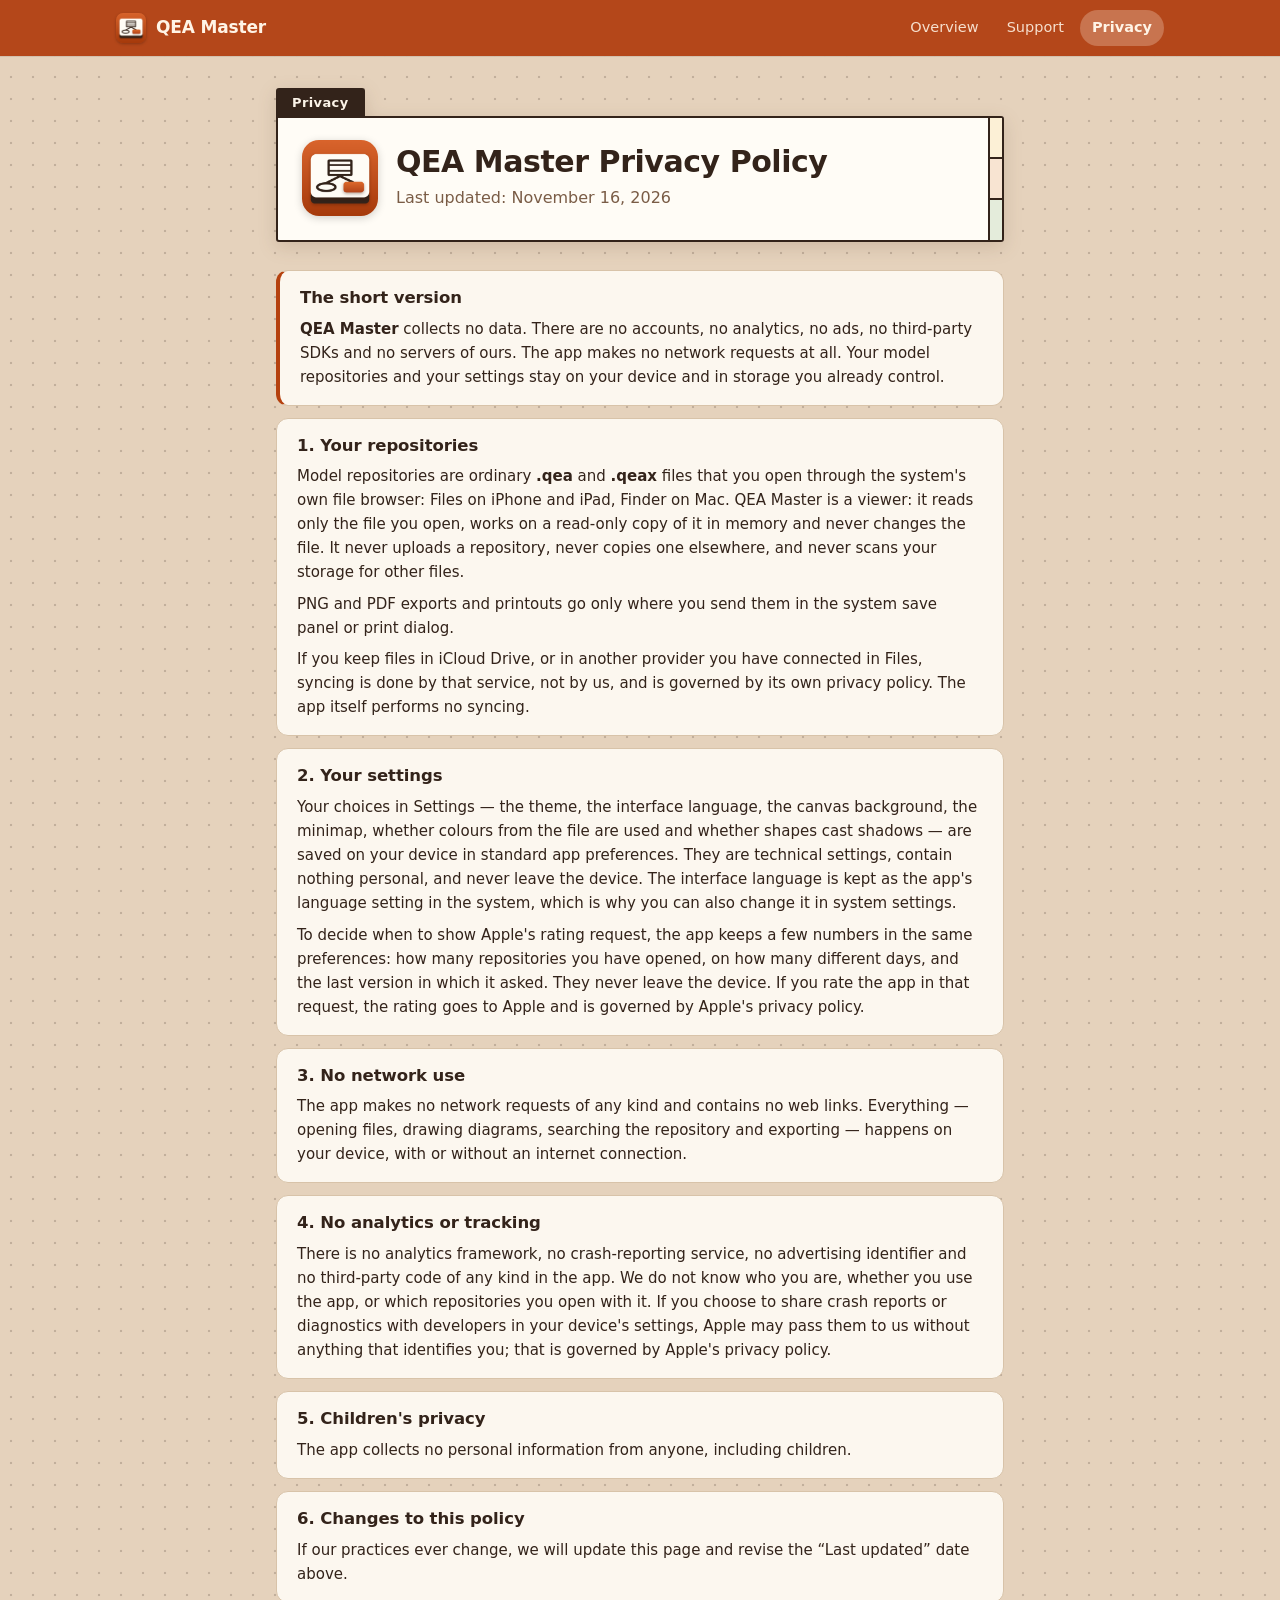
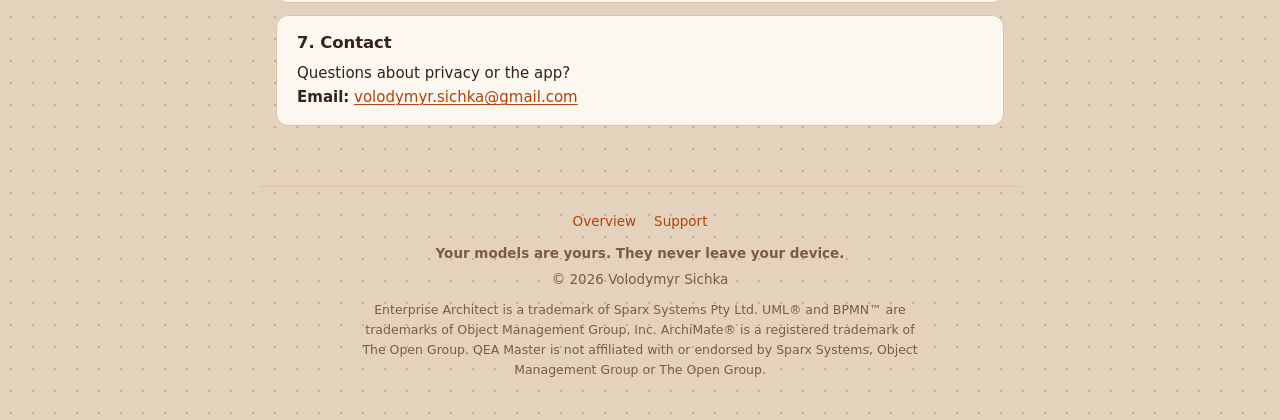
==== privacy-policy.html @ 0d985091 "Add the support, privacy policy and marketing pages in the app's Terracotta style" ====
<!DOCTYPE html>
<html lang="en">

<head>
  <meta charset="UTF-8" />
  <meta name="viewport" content="width=device-width, initial-scale=1, viewport-fit=cover" />
  <title>QEA Master — Privacy Policy</title>
  <meta name="description" content="QEA Master collects no data: no accounts, no analytics, no tracking and no network use. Your model repositories stay on your device." />
  <meta name="theme-color" content="#b4471a" media="(prefers-color-scheme: light)" />
  <meta name="theme-color" content="#1c1814" media="(prefers-color-scheme: dark)" />
  <link rel="icon" href="assets/favicon.ico" sizes="16x16 32x32 48x48" />
  <link rel="icon" type="image/png" sizes="64x64" href="assets/favicon.png" media="(prefers-color-scheme: light)" />
  <link rel="icon" type="image/png" sizes="64x64" href="assets/favicon-dark.png" media="(prefers-color-scheme: dark)" />
  <link rel="apple-touch-icon" sizes="180x180" href="assets/apple-touch-icon.png" />
  <link rel="manifest" href="site.webmanifest" />
  <link rel="stylesheet" href="assets/site.css" />
</head>

<body>
  <header class="bar">
    <div class="bar-inner">
      <a class="brand" href="marketing.html"><img src="assets/icon.png" alt="" /><span>QEA Master</span></a>
      <nav class="nav" aria-label="Site">
        <a href="marketing.html">Overview</a>
        <a href="support.html">Support</a>
        <a href="privacy-policy.html" aria-current="page">Privacy</a>
      </nav>
    </div>
  </header>

  <main class="page">
    <div class="group">
      <div class="group-tab" aria-hidden="true">Privacy</div>
      <div class="group-body">
        <div class="group-main">
          <picture>
            <source srcset="assets/icon-dark.png" media="(prefers-color-scheme: dark)" />
            <img src="assets/icon.png" width="76" height="76" alt="QEA Master app icon" />
          </picture>
          <div>
            <h1>QEA Master Privacy Policy</h1>
            <p>Last updated: November 16, 2026</p>
          </div>
        </div>
        <div class="group-layers" aria-hidden="true"><span></span><span></span><span></span></div>
      </div>
    </div>

    <div class="card short">
      <h2>The short version</h2>
      <p>
        <strong>QEA Master</strong> collects no data. There are no accounts, no analytics, no
        ads, no third-party SDKs and no servers of ours. The app makes no network requests at
        all. Your model repositories and your settings stay on your device and in storage you
        already control.
      </p>
    </div>

    <div class="card">
      <h2>1. Your repositories</h2>
      <p>
        Model repositories are ordinary <strong>.qea</strong> and <strong>.qeax</strong> files
        that you open through the system's own file browser: Files on iPhone and iPad, Finder on
        Mac. QEA Master is a viewer: it reads only the file you open, works on a read-only copy
        of it in memory and never changes the file. It never uploads a repository, never copies
        one elsewhere, and never scans your storage for other files.
      </p>
      <p>
        PNG and PDF exports and printouts go only where you send them in the system save panel
        or print dialog.
      </p>
      <p>
        If you keep files in iCloud Drive, or in another provider you have connected in Files,
        syncing is done by that service, not by us, and is governed by its own privacy policy.
        The app itself performs no syncing.
      </p>
    </div>

    <div class="card">
      <h2>2. Your settings</h2>
      <p>
        Your choices in Settings — the theme, the interface language, the canvas background,
        the minimap, whether colours from the file are used and whether shapes cast shadows —
        are saved on your device in standard app preferences. They are technical settings,
        contain nothing personal, and never leave the device. The interface language is kept as
        the app's language setting in the system, which is why you can also change it in system
        settings.
      </p>
      <p>
        To decide when to show Apple's rating request, the app keeps a few numbers in the same
        preferences: how many repositories you have opened, on how many different days, and the
        last version in which it asked. They never leave the device. If you rate the app in that
        request, the rating goes to Apple and is governed by Apple's privacy policy.
      </p>
    </div>

    <div class="card">
      <h2>3. No network use</h2>
      <p>
        The app makes no network requests of any kind and contains no web links. Everything —
        opening files, drawing diagrams, searching the repository and exporting — happens on
        your device, with or without an internet connection.
      </p>
    </div>

    <div class="card">
      <h2>4. No analytics or tracking</h2>
      <p>
        There is no analytics framework, no crash-reporting service, no advertising identifier
        and no third-party code of any kind in the app. We do not know who you are, whether you
        use the app, or which repositories you open with it. If you choose to share crash
        reports or diagnostics with developers in your device's settings, Apple may pass them to
        us without anything that identifies you; that is governed by Apple's privacy policy.
      </p>
    </div>

    <div class="card">
      <h2>5. Children's privacy</h2>
      <p>
        The app collects no personal information from anyone, including children.
      </p>
    </div>

    <div class="card">
      <h2>6. Changes to this policy</h2>
      <p>
        If our practices ever change, we will update this page and revise the
        “Last updated” date above.
      </p>
    </div>

    <div class="card" id="contact">
      <h2>7. Contact</h2>
      <p>
        Questions about privacy or the app?<br />
        <strong>Email:</strong>
        <a href="mailto:volodymyr.sichka@gmail.com?subject=QEA%20Master%20privacy">volodymyr.sichka@gmail.com</a>
      </p>
    </div>
  </main>

  <footer class="foot">
    <nav aria-label="Footer">
      <a href="marketing.html">Overview</a>
      <a href="support.html">Support</a>
    </nav>
    <p class="motto">Your models are yours. They never leave your device.</p>
    <p>© 2026 Volodymyr Sichka</p>
    <p class="legal">Enterprise Architect is a trademark of Sparx Systems Pty Ltd. UML® and BPMN™ are
      trademarks of Object Management Group, Inc. ArchiMate® is a registered trademark of The Open
      Group. QEA Master is not affiliated with or endorsed by Sparx Systems, Object Management Group
      or The Open Group.</p>
  </footer>
</body>

</html>
---- assets/site.css ----
/*
  QEA Master — shared style for the website.

  The colours are the app's own (RetroPalette and Studio in the app's
  source, shared with Arch Master, BPMN Master and DMN Master): the
  Terracotta theme by day, the Dark theme at night, following the visitor's
  system setting. Shapes on the page borrow the notation the app draws: a
  UML package with its dark name tab for page titles, a class, a use case
  and a task in the fills the app gives them, a dot grid.
*/

:root {
  color-scheme: light dark;

  /* Terracotta theme */
  --canvas: #e5d2bc;
  --surface: #f1e6d7;
  --card: #fcf7ef;
  --paper: #fffcf6;
  --field: #ede1d1;
  --ink: #33231a;
  --muted: #7a5c46;
  --hairline: #d8c3a9;
  --accent: #b5410e;
  --accent-soft: rgba(181, 65, 14, 0.14);
  --on-accent: #fff8ef;
  --chrome: #b4471a;
  --on-chrome: #fff4e6;
  --chrome-pill: rgba(255, 244, 230, 0.16);
  --chrome-pill-strong: rgba(255, 244, 230, 0.26);
  --band: #33231a;
  --on-band: #fbf3e8;
  --dot: rgba(51, 35, 26, 0.2);
  --hero-top: #d9642c;
  --hero-bottom: #a63a0b;
  --on-hero: #fff4e6;
  --hero-kicker: #3a1c0c;
  --hero-dot: rgba(255, 244, 230, 0.14);
  --shape-shadow: 0 6px 18px rgba(90, 58, 32, 0.16);
  --shape-drop: 0 5px 9px rgba(90, 58, 32, 0.16);
  --panel-shadow: 0 3px 10px rgba(58, 30, 14, 0.1);
  --success: #3f7f55;

  /* Notation fills of the light themes (QEAShapeColors in the app's source):
     classes, behaviour (use cases, actions, states), structure */
  --classifier: #fcf0d6;
  --behavior: #f8e4d2;
  --structure: #e4ecdb;

  --rounded: ui-rounded, "SF Pro Rounded", -apple-system, BlinkMacSystemFont, system-ui,
    "Segoe UI", Roboto, Helvetica, Arial, sans-serif;
  --text: -apple-system, BlinkMacSystemFont, system-ui, "SF Pro Text", "Segoe UI", Roboto,
    Helvetica, Arial, sans-serif;
}

@media (prefers-color-scheme: dark) {
  :root {
    /* Dark theme: espresso with cream lines */
    --canvas: #17130f;
    --surface: #1c1814;
    --card: #272019;
    --paper: #262019;
    --field: #1a1612;
    --ink: #eee2cf;
    --muted: #a8937d;
    --hairline: #3b3129;
    --accent: #e2753c;
    --accent-soft: rgba(226, 117, 60, 0.2);
    --on-accent: #1c120b;
    --chrome: #1c1814;
    --on-chrome: #eee2cf;
    --chrome-pill: rgba(238, 226, 207, 0.08);
    --chrome-pill-strong: rgba(238, 226, 207, 0.15);
    --band: #2d261f;
    --on-band: #eee2cf;
    --dot: rgba(238, 226, 207, 0.14);
    --hero-top: #3a2a20;
    --hero-bottom: #1a120d;
    --on-hero: #f1e6d4;
    --hero-kicker: #e8854a;
    --hero-dot: rgba(238, 226, 207, 0.08);
    --shape-shadow: 0 6px 18px rgba(0, 0, 0, 0.45);
    --shape-drop: 0 5px 9px rgba(0, 0, 0, 0.45);
    --panel-shadow: 0 3px 10px rgba(0, 0, 0, 0.35);
    --success: #74c08c;
    --classifier: #3a3020;
    --behavior: #40291d;
    --structure: #29342a;
  }
}

*,
*::before,
*::after {
  box-sizing: border-box;
}

html {
  -webkit-text-size-adjust: 100%;
  /* Anchors from the contents list land below the sticky bar, not under it. */
  scroll-padding-top: 76px;
}

body {
  margin: 0;
  font-family: var(--text);
  font-size: 16px;
  line-height: 1.6;
  color: var(--ink);
  background-color: var(--canvas);
  /* The canvas dot grid */
  background-image: radial-gradient(circle, var(--dot) 1.1px, transparent 1.6px);
  background-size: 22px 22px;
  -webkit-font-smoothing: antialiased;
}

img {
  max-width: 100%;
  height: auto;
}

a {
  color: var(--accent);
  text-underline-offset: 2px;
  text-decoration-thickness: 1px;
}

a:hover {
  text-decoration-thickness: 2px;
}

:focus-visible {
  outline: 2px solid var(--accent);
  outline-offset: 2px;
  border-radius: 6px;
}

kbd {
  font-family: var(--rounded);
  font-size: 0.8em;
  font-weight: 600;
  padding: 1px 6px;
  border-radius: 5px;
  background: var(--field);
  border: 1px solid var(--hairline);
  white-space: nowrap;
}

/* ---------------------------------------------------------------- Window bar */

.bar {
  position: sticky;
  top: 0;
  z-index: 10;
  background: var(--chrome);
  color: var(--on-chrome);
  padding-top: env(safe-area-inset-top);
  box-shadow: 0 1px 0 rgba(0, 0, 0, 0.08);
}

@media (prefers-color-scheme: dark) {
  .bar {
    box-shadow: 0 1px 0 var(--hairline);
  }
}

.bar-inner {
  max-width: 1080px;
  margin: 0 auto;
  height: 56px;
  padding: 0 16px;
  display: flex;
  align-items: center;
  gap: 12px;
}

.brand {
  display: flex;
  align-items: center;
  gap: 10px;
  color: inherit;
  text-decoration: none;
  font-family: var(--rounded);
  font-weight: 700;
  font-size: 17px;
  letter-spacing: -0.01em;
  flex-shrink: 0;
}

.brand img {
  width: 30px;
  height: 30px;
  border-radius: 7px;
  box-shadow: 0 1px 3px rgba(0, 0, 0, 0.25);
}

.nav {
  margin-left: auto;
  display: flex;
  gap: 4px;
}

.nav a {
  color: inherit;
  text-decoration: none;
  font-size: 14.5px;
  font-weight: 500;
  padding: 6px 12px;
  border-radius: 999px;
  opacity: 0.88;
}

.nav a:hover {
  background: var(--chrome-pill);
  opacity: 1;
}

.nav a[aria-current="page"] {
  background: var(--chrome-pill-strong);
  font-weight: 650;
  opacity: 1;
}

@media (max-width: 520px) {
  .brand span {
    display: none;
  }

  .nav a {
    padding: 6px 10px;
  }
}

/* ---------------------------------------------------------------- Documents */

.page {
  max-width: 760px;
  margin: 0 auto;
  padding: 32px 16px 24px;
}

/* A page title drawn as a UML package: the dark name tab on the top-left
   corner of a paper card; down its right edge, the fills of a class, a use
   case and a component, as the app draws them. */
.group {
  margin-bottom: 28px;
  filter: drop-shadow(var(--shape-drop));
}

.group-tab {
  width: fit-content;
  background: var(--band);
  color: var(--on-band);
  border: 2px solid var(--ink);
  border-bottom: 0;
  border-radius: 3px 3px 0 0;
  padding: 3px 14px 2px;
  font-size: 13px;
  font-weight: 600;
  letter-spacing: 0.03em;
}

.group-body {
  display: flex;
  background: var(--paper);
  border: 2px solid var(--ink);
  border-radius: 0 3px 3px 3px;
}

.group-main {
  flex: 1;
  padding: 22px 24px 24px;
  display: flex;
  gap: 18px;
  align-items: center;
}

.group-main picture {
  flex-shrink: 0;
}

.group-main img {
  width: 76px;
  height: 76px;
  border-radius: 17px;
  display: block;
  box-shadow: 0 2px 8px rgba(0, 0, 0, 0.18);
}

.group h1 {
  font-family: var(--rounded);
  font-size: 30px;
  line-height: 1.15;
  letter-spacing: -0.015em;
  margin: 0 0 6px;
}

.group p {
  margin: 0;
  color: var(--muted);
}

/* Class, behaviour and structure fills, top to bottom. */
.group-layers {
  flex: 0 0 14px;
  display: flex;
  flex-direction: column;
  border-left: 2px solid var(--ink);
}

.group-layers span {
  flex: 1;
  background: var(--classifier);
}

.group-layers span:nth-child(2) {
  background: var(--behavior);
  border-block: 2px solid var(--ink);
}

.group-layers span:nth-child(3) {
  background: var(--structure);
  border-radius: 0 0 1px 0;
}

@media (max-width: 520px) {
  .group-main {
    flex-direction: column;
    align-items: flex-start;
    padding: 18px 18px 20px;
  }

  .group h1 {
    font-size: 26px;
  }
}

/* Section headers, as in the app's side panels: small, spaced capitals. */
.label {
  font-size: 12px;
  font-weight: 700;
  text-transform: uppercase;
  letter-spacing: 0.09em;
  color: var(--muted);
  margin: 32px 4px 10px;
}

.card {
  background: var(--card);
  border: 1px solid var(--hairline);
  border-radius: 12px;
  padding: 16px 20px;
  margin-bottom: 12px;
}

.card h2,
.card h3 {
  font-size: 16.5px;
  line-height: 1.35;
  margin: 0 0 6px;
  letter-spacing: -0.005em;
}

.card p,
.card li {
  font-size: 15px;
}

.card p {
  margin: 0.5em 0;
}

.card p:last-child {
  margin-bottom: 0;
}

.card ul {
  margin: 0.5em 0 0;
  padding-left: 1.2em;
}

.card li + li {
  margin-top: 0.25em;
}

.card .meta {
  color: var(--muted);
  font-size: 13.5px;
}

.short {
  border-left: 4px solid var(--accent);
}

.toc {
  columns: 2 220px;
  column-gap: 24px;
  margin: 0;
  padding: 0;
  list-style: none;
}

.toc li {
  break-inside: avoid;
  font-size: 15px;
  padding: 3px 0;
}

.toc a {
  text-decoration: none;
}

.toc a:hover {
  text-decoration: underline;
}

.updated {
  color: var(--muted);
  font-size: 13.5px;
  margin: 0 4px 0;
}

/* ---------------------------------------------------------------- Footer */

.foot {
  max-width: 760px;
  margin: 24px auto 0;
  padding: 24px 16px calc(40px + env(safe-area-inset-bottom));
  text-align: center;
  color: var(--muted);
  font-size: 13.5px;
  border-top: 1px solid var(--hairline);
}

.foot p {
  margin: 4px 0;
}

.foot nav {
  display: flex;
  justify-content: center;
  flex-wrap: wrap;
  gap: 6px 18px;
  margin-bottom: 10px;
}

.foot nav a {
  font-weight: 500;
  text-decoration: none;
}

.foot nav a:hover {
  text-decoration: underline;
}

.foot .legal {
  font-size: 12.5px;
  max-width: 560px;
  margin: 10px auto 0;
}

.motto {
  font-family: var(--rounded);
  font-weight: 600;
}

/* ---------------------------------------------------------------- Landing page */

.hero {
  color: var(--on-hero);
  background-color: var(--hero-bottom);
  background-image: radial-gradient(circle, var(--hero-dot) 1.1px, transparent 1.6px),
    linear-gradient(180deg, var(--hero-top), var(--hero-bottom));
  background-size: 22px 22px, 100% 100%;
  overflow: hidden;
}

.hero-inner {
  max-width: 1080px;
  margin: 0 auto;
  padding: 48px 16px 0;
  text-align: center;
}

.flow {
  display: inline-block;
  width: 228px;
  height: auto;
  margin-bottom: 22px;
  filter: drop-shadow(0 3px 8px rgba(58, 18, 4, 0.25));
}

.kicker {
  font-size: 13px;
  font-weight: 800;
  letter-spacing: 0.14em;
  text-transform: uppercase;
  color: var(--hero-kicker);
  margin: 0 0 10px;
}

.hero h1 {
  font-family: var(--rounded);
  font-size: clamp(34px, 6vw, 58px);
  line-height: 1.04;
  letter-spacing: -0.02em;
  margin: 0 auto 16px;
  max-width: 820px;
}

.hero .lede {
  font-size: clamp(16px, 2.2vw, 19px);
  max-width: 640px;
  margin: 0 auto 26px;
  opacity: 0.92;
}

.actions {
  display: flex;
  justify-content: center;
  flex-wrap: wrap;
  gap: 10px;
}

.button {
  display: inline-flex;
  align-items: center;
  gap: 8px;
  font-family: var(--rounded);
  font-weight: 700;
  font-size: 16px;
  padding: 12px 22px;
  border-radius: 999px;
  text-decoration: none;
}

.button.primary {
  background: var(--on-hero);
  color: var(--hero-bottom);
  box-shadow: 0 4px 14px rgba(58, 18, 4, 0.25);
}

@media (prefers-color-scheme: dark) {
  .button.primary {
    background: var(--accent);
    color: var(--on-accent);
  }
}

.button.ghost {
  color: var(--on-hero);
  background: rgba(255, 244, 230, 0.14);
  border: 1px solid rgba(255, 244, 230, 0.35);
}

.button.solid {
  background: var(--accent);
  color: var(--on-accent);
}

.button:hover {
  text-decoration: none;
  filter: brightness(1.05);
}

.requires {
  font-size: 13.5px;
  opacity: 0.8;
  margin: 14px 0 0;
}

.devices {
  display: block;
  width: min(1000px, 100%);
  margin: 34px auto -6px;
}

.wide {
  max-width: 1080px;
  margin: 0 auto;
  padding: 0 16px;
}

.feature {
  display: grid;
  grid-template-columns: 1fr 1fr;
  align-items: center;
  gap: 40px;
  padding: 64px 0 8px;
}

.feature.flip .feature-text {
  order: 2;
}

.feature-art {
  display: flex;
  justify-content: center;
}

.feature-art img.phone {
  width: 320px;
}

/* The iPhone Duo's outer screen is wider than a phone's. */
.feature-art img.duo {
  width: 400px;
}

.feature-art img.tablet {
  width: 430px;
}

.feature-art img.laptop {
  width: 640px;
}

.feature .label {
  margin: 0 0 8px;
  color: var(--accent);
}

.feature h2 {
  font-family: var(--rounded);
  font-size: clamp(28px, 3.6vw, 38px);
  line-height: 1.1;
  letter-spacing: -0.015em;
  margin: 0 0 14px;
}

.feature p {
  margin: 0 0 14px;
  font-size: 17px;
}

/* List bullets drawn as the three shapes of the app icon, in turn: a class
   with its compartments, a use case and a task. */
.layered {
  list-style: none;
  margin: 0;
  padding: 0;
}

.layered li {
  position: relative;
  padding-left: 28px;
  margin: 8px 0;
  font-size: 16px;
}

.layered li::before {
  content: "";
  position: absolute;
  left: 0;
  top: 0.45em;
  width: 17px;
  height: 12px;
  border: 1.5px solid var(--ink);
  border-radius: 1.5px;
  /* The class's name compartment */
  background: linear-gradient(var(--classifier) 0 4px, var(--ink) 4px 5.5px, var(--classifier) 5.5px);
}

.layered li:nth-child(3n + 2)::before {
  border-radius: 50%;
  background: var(--behavior);
}

.layered li:nth-child(3n)::before {
  border-radius: 4px;
  background: var(--accent);
  border-color: var(--accent);
}

@media (max-width: 760px) {
  .feature {
    grid-template-columns: 1fr;
    gap: 22px;
    padding-top: 48px;
  }

  .feature.flip .feature-text {
    order: 0;
  }

  .feature-art img.phone {
    width: 260px;
  }

  .feature-art img.duo {
    width: 320px;
  }
}

.section-head {
  text-align: center;
  padding: 72px 0 24px;
}

.section-head h2 {
  font-family: var(--rounded);
  font-size: clamp(28px, 3.6vw, 38px);
  line-height: 1.1;
  letter-spacing: -0.015em;
  margin: 6px 0 0;
}

.section-head .label {
  margin: 0;
  color: var(--accent);
}

.grid {
  display: grid;
  grid-template-columns: repeat(3, 1fr);
  gap: 14px;
}

.grid .card {
  margin: 0;
  padding: 18px 20px 20px;
  box-shadow: var(--panel-shadow);
}

.grid .card h3 {
  font-size: 17px;
  margin: 10px 0 6px;
}

.grid .card p {
  margin: 0;
  color: var(--ink);
}

.glyph {
  width: 34px;
  height: 34px;
  display: block;
}

@media (max-width: 900px) {
  .grid {
    grid-template-columns: repeat(2, 1fr);
  }
}

@media (max-width: 560px) {
  .grid {
    grid-template-columns: 1fr;
  }
}

.closing {
  text-align: center;
  padding: 72px 0 40px;
}

.closing picture img {
  width: 96px;
  height: 96px;
  border-radius: 22px;
  box-shadow: var(--shape-shadow);
}

.closing h2 {
  font-family: var(--rounded);
  font-size: clamp(26px, 3.4vw, 34px);
  letter-spacing: -0.015em;
  margin: 16px 0 6px;
}

.closing p {
  color: var(--muted);
  margin: 0 0 22px;
}

/* SVG notation shapes on the page take the theme's colours. */
.shape-fill {
  fill: var(--paper);
}

.shape-ink {
  stroke: var(--ink);
}

.shape-accent {
  stroke: var(--accent);
}

.fill-classifier {
  fill: var(--classifier);
}

.fill-behavior {
  fill: var(--behavior);
}

.fill-structure {
  fill: var(--structure);
}

.fill-accent {
  fill: var(--accent);
}
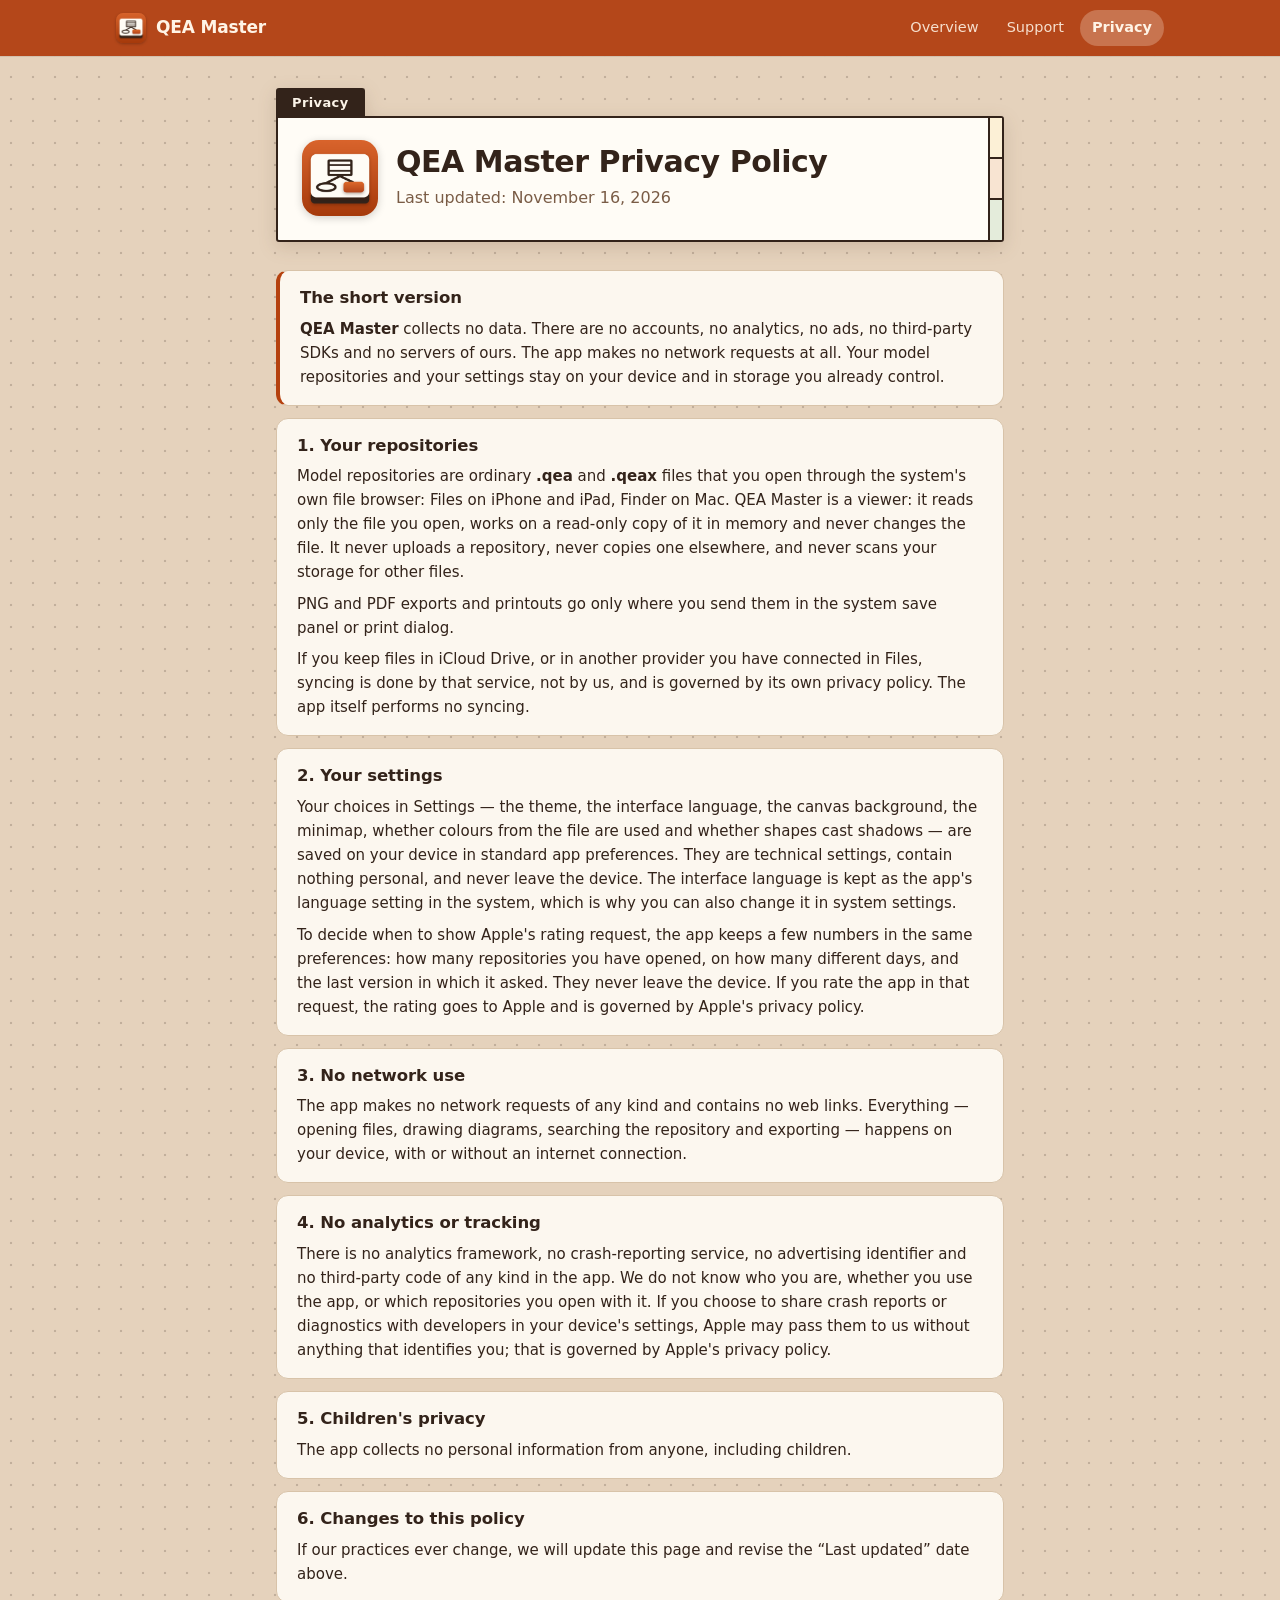
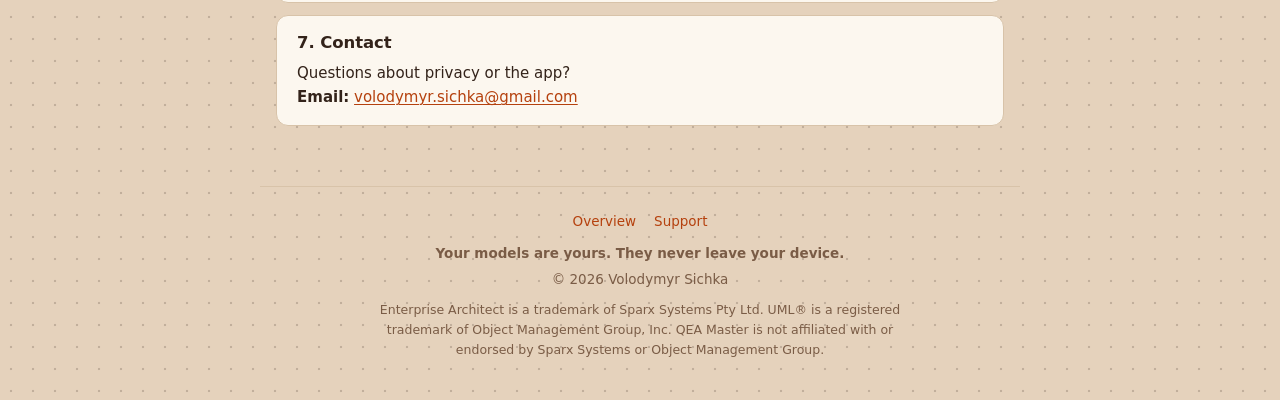
==== commit 65258fa4: "Drop BPMN and ArchiMate from the pages" ====
--- a/privacy-policy.html
+++ b/privacy-policy.html
@@ -146,10 +146,9 @@
     </nav>
     <p class="motto">Your models are yours. They never leave your device.</p>
     <p>© 2026 Volodymyr Sichka</p>
-    <p class="legal">Enterprise Architect is a trademark of Sparx Systems Pty Ltd. UML® and BPMN™ are
-      trademarks of Object Management Group, Inc. ArchiMate® is a registered trademark of The Open
-      Group. QEA Master is not affiliated with or endorsed by Sparx Systems, Object Management Group
-      or The Open Group.</p>
+    <p class="legal">Enterprise Architect is a trademark of Sparx Systems Pty Ltd. UML® is a registered
+      trademark of Object Management Group, Inc. QEA Master is not affiliated with or endorsed by Sparx
+      Systems or Object Management Group.</p>
   </footer>
 </body>
 
